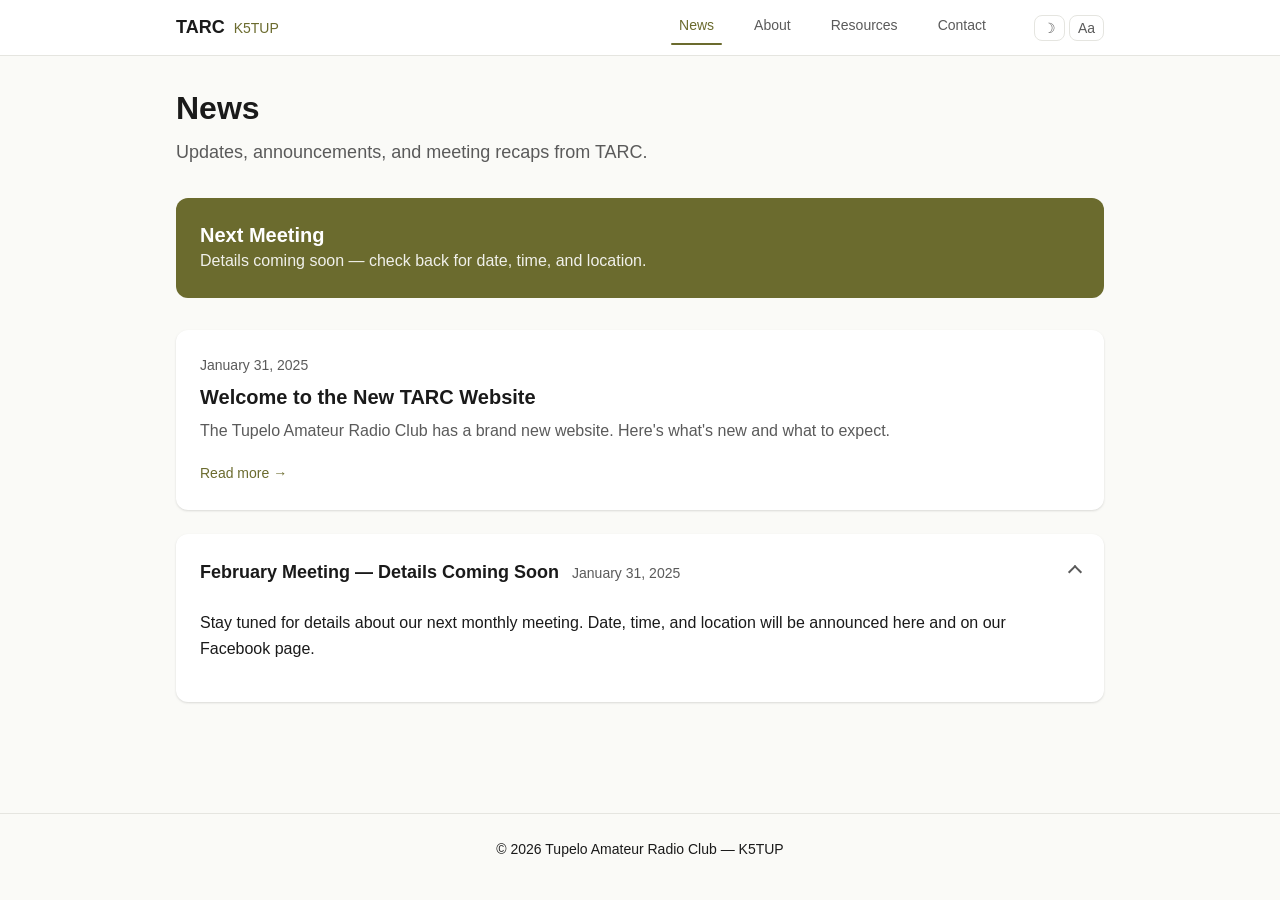
==== index.html @ 3b5f3430 "feat: initial TARC website — complete static site with CMS, theming, and band conditions Tupelo Amat" ====
<!DOCTYPE html>
<html lang="en" data-theme="light" data-text-size="normal">
<head>
  <meta charset="UTF-8">
  <meta name="viewport" content="width=device-width, initial-scale=1.0">
  <meta name="description" content="Tupelo Amateur Radio Club (K5TUP) — News, events, and updates from TARC in Tupelo, Mississippi.">
  <title>TARC — Tupelo Amateur Radio Club</title>
  <link rel="stylesheet" href="css/variables.css">
  <link rel="stylesheet" href="css/base.css">
  <link rel="stylesheet" href="css/layout.css">
  <link rel="stylesheet" href="css/components.css">
  <link rel="stylesheet" href="css/utilities.css">
</head>
<body>
  <nav class="navbar" role="navigation" aria-label="Main navigation">
    <div class="container">
      <a href="index.html" class="navbar-brand">
        TARC <span class="callsign">K5TUP</span>
      </a>
      <button class="navbar-hamburger" aria-label="Toggle navigation" aria-expanded="false">
        <svg viewBox="0 0 24 24"><line x1="3" y1="6" x2="21" y2="6"/><line x1="3" y1="12" x2="21" y2="12"/><line x1="3" y1="18" x2="21" y2="18"/></svg>
      </button>
      <ul class="navbar-nav">
        <li><a href="index.html" class="active">News</a></li>
        <li><a href="about.html">About</a></li>
        <li><a href="resources.html">Resources</a></li>
        <li><a href="contact.html">Contact</a></li>
      </ul>
      <div class="navbar-toggles">
        <button class="toggle-btn" id="theme-toggle" aria-label="Toggle dark mode">
          <span class="theme-icon">&#9789;</span>
        </button>
        <button class="toggle-btn" id="text-size-toggle" aria-label="Toggle large text">
          Aa
        </button>
      </div>
    </div>
  </nav>

  <div class="page-wrapper">
    <main class="page-content">
      <div class="container">
        <div class="page-header">
          <h1>News</h1>
          <p>Updates, announcements, and meeting recaps from TARC.</p>
        </div>

        <!-- Meeting banner -->
        <div class="meeting-banner">
          <div>
            <h3>Next Meeting</h3>
            <p>Details coming soon — check back for date, time, and location.</p>
          </div>
        </div>

        <!-- Posts loaded by js/posts.js -->
        <div id="posts-container">
          <p class="text-secondary">Loading posts...</p>
        </div>
      </div>
    </main>

    <footer>
      <div class="container">
        <p>&copy; <span id="year"></span> Tupelo Amateur Radio Club — K5TUP</p>
      </div>
    </footer>
  </div>

  <script type="module" src="js/main.js"></script>
</body>
</html>
---- css/variables.css ----
:root {
  /* Colors — Light Mode (default) */
  --color-bg: #FAFAF7;
  --color-surface: #FFFFFF;
  --color-text-primary: #1A1A1A;
  --color-text-secondary: #5A5A5A;
  --color-accent: #6B6B2E;
  --color-accent-hover: #7D7D3A;
  --color-border: #E5E5E0;
  --shadow-card: 0 1px 3px rgba(0, 0, 0, 0.08), 0 1px 2px rgba(0, 0, 0, 0.06);
  --shadow-card-hover: 0 4px 12px rgba(0, 0, 0, 0.1);

  /* Spacing */
  --space-xs: 0.25rem;
  --space-sm: 0.5rem;
  --space-md: 1rem;
  --space-lg: 1.5rem;
  --space-xl: 2rem;
  --space-2xl: 3rem;

  /* Typography */
  --font-family: -apple-system, BlinkMacSystemFont, "Segoe UI", Roboto, "Helvetica Neue", Arial, sans-serif;
  --font-size-base: 1rem;
  --font-size-sm: 0.875rem;
  --font-size-lg: 1.125rem;
  --font-size-xl: 1.25rem;
  --font-size-2xl: 1.5rem;
  --font-size-3xl: 2rem;
  --line-height-base: 1.6;
  --line-height-tight: 1.3;
  --font-weight-normal: 400;
  --font-weight-medium: 500;
  --font-weight-bold: 700;
  --letter-spacing-base: 0;

  /* Layout */
  --container-max-width: 960px;
  --container-padding: 1rem;
  --navbar-height: 56px;
  --border-radius: 12px;
  --border-radius-sm: 8px;

  /* Transitions */
  --transition-fast: 150ms ease;
  --transition-base: 250ms ease;
}

/* Dark Mode */
[data-theme="dark"] {
  --color-bg: #131313;
  --color-surface: #1E1E1E;
  --color-text-primary: #E8E8E3;
  --color-text-secondary: #9A9A95;
  --color-accent: #A3A352;
  --color-accent-hover: #B5B564;
  --color-border: #2A2A2A;
  --shadow-card: 0 1px 3px rgba(0, 0, 0, 0.3), 0 1px 2px rgba(0, 0, 0, 0.2);
  --shadow-card-hover: 0 4px 12px rgba(0, 0, 0, 0.4);
}

/* Large Text Mode */
[data-text-size="large"] {
  --font-size-base: 1.375rem;
  --font-size-sm: 1.125rem;
  --font-size-lg: 1.5rem;
  --font-size-xl: 1.75rem;
  --font-size-2xl: 2rem;
  --font-size-3xl: 2.5rem;
  --line-height-base: 1.8;
  --font-weight-normal: 450;
  --letter-spacing-base: 0.01em;
}
---- css/base.css ----
/* Reset */
*, *::before, *::after {
  box-sizing: border-box;
  margin: 0;
  padding: 0;
}

html {
  font-size: 16px;
  scroll-behavior: smooth;
  scroll-padding-top: calc(var(--navbar-height) + var(--space-md));
}

body {
  font-family: var(--font-family);
  font-size: var(--font-size-base);
  font-weight: var(--font-weight-normal);
  line-height: var(--line-height-base);
  letter-spacing: var(--letter-spacing-base);
  color: var(--color-text-primary);
  background-color: var(--color-bg);
  -webkit-font-smoothing: antialiased;
  -moz-osx-font-smoothing: grayscale;
  transition: background-color var(--transition-base), color var(--transition-base);
}

h1, h2, h3, h4, h5, h6 {
  font-weight: var(--font-weight-bold);
  line-height: var(--line-height-tight);
  color: var(--color-text-primary);
}

h1 { font-size: var(--font-size-3xl); }
h2 { font-size: var(--font-size-2xl); }
h3 { font-size: var(--font-size-xl); }

p {
  margin-bottom: var(--space-md);
  color: var(--color-text-primary);
}

a {
  color: var(--color-accent);
  text-decoration: none;
  transition: color var(--transition-fast);
}

a:hover {
  color: var(--color-accent-hover);
}

img {
  max-width: 100%;
  height: auto;
  display: block;
}

ul, ol {
  padding-left: var(--space-lg);
  margin-bottom: var(--space-md);
}

li {
  margin-bottom: var(--space-xs);
}
---- css/layout.css ----
.page-wrapper {
  min-height: 100vh;
  display: flex;
  flex-direction: column;
  padding-top: var(--navbar-height);
}

.container {
  width: 100%;
  max-width: var(--container-max-width);
  margin: 0 auto;
  padding: 0 var(--container-padding);
}

.page-content {
  flex: 1;
  padding: var(--space-xl) 0;
}

.page-header {
  margin-bottom: var(--space-xl);
}

.page-header h1 {
  margin-bottom: var(--space-sm);
}

.page-header p {
  color: var(--color-text-secondary);
  font-size: var(--font-size-lg);
}

footer {
  padding: var(--space-lg) 0;
  border-top: 1px solid var(--color-border);
  color: var(--color-text-secondary);
  font-size: var(--font-size-sm);
  text-align: center;
  transition: border-color var(--transition-base);
}

/* Responsive */
@media (max-width: 768px) {
  .page-content {
    padding: var(--space-lg) 0;
  }

  .page-header {
    margin-bottom: var(--space-lg);
  }
}
---- css/components.css ----
/* ===== NAVBAR ===== */
.navbar {
  position: fixed;
  top: 0;
  left: 0;
  right: 0;
  height: var(--navbar-height);
  background-color: var(--color-surface);
  border-bottom: 1px solid var(--color-border);
  z-index: 1000;
  transition: background-color var(--transition-base), border-color var(--transition-base);
}

.navbar .container {
  display: flex;
  align-items: center;
  height: 100%;
  gap: var(--space-md);
}

.navbar-brand {
  font-weight: var(--font-weight-bold);
  font-size: var(--font-size-lg);
  color: var(--color-text-primary);
  text-decoration: none;
  white-space: nowrap;
}

.navbar-brand:hover {
  color: var(--color-text-primary);
}

.navbar-brand .callsign {
  color: var(--color-accent);
  font-weight: var(--font-weight-medium);
  font-size: var(--font-size-sm);
  margin-left: var(--space-xs);
}

.navbar-nav {
  display: flex;
  list-style: none;
  gap: var(--space-sm);
  margin: 0;
  padding: 0;
  margin-left: auto;
}

.navbar-nav a {
  display: block;
  padding: var(--space-sm) var(--space-md);
  color: var(--color-text-secondary);
  font-size: var(--font-size-sm);
  font-weight: var(--font-weight-medium);
  border-radius: var(--border-radius-sm);
  transition: color var(--transition-fast), background-color var(--transition-fast);
  text-decoration: none;
  position: relative;
}

.navbar-nav a:hover {
  color: var(--color-text-primary);
  background-color: var(--color-border);
}

.navbar-nav a.active {
  color: var(--color-accent);
}

.navbar-nav a.active::after {
  content: '';
  position: absolute;
  bottom: 0;
  left: var(--space-sm);
  right: var(--space-sm);
  height: 2px;
  background-color: var(--color-accent);
  border-radius: 1px;
}

.navbar-toggles {
  display: flex;
  align-items: center;
  gap: var(--space-xs);
  margin-left: var(--space-md);
}

/* Hamburger */
.navbar-hamburger {
  display: none;
  background: none;
  border: none;
  cursor: pointer;
  padding: var(--space-sm);
  color: var(--color-text-primary);
}

.navbar-hamburger svg {
  width: 24px;
  height: 24px;
  stroke: currentColor;
  fill: none;
  stroke-width: 2;
  stroke-linecap: round;
}

/* Mobile nav */
@media (max-width: 768px) {
  .navbar-hamburger {
    display: block;
  }

  .navbar-nav {
    display: none;
    position: absolute;
    top: var(--navbar-height);
    left: 0;
    right: 0;
    flex-direction: column;
    background-color: var(--color-surface);
    border-bottom: 1px solid var(--color-border);
    padding: var(--space-sm);
    gap: 0;
  }

  .navbar-nav.open {
    display: flex;
  }

  .navbar-nav a {
    padding: var(--space-md);
  }

  .navbar-nav a.active::after {
    display: none;
  }

  .navbar-nav a.active {
    background-color: var(--color-border);
  }
}

/* ===== TOGGLE BUTTONS ===== */
.toggle-btn {
  background: none;
  border: 1px solid var(--color-border);
  border-radius: var(--border-radius-sm);
  cursor: pointer;
  padding: var(--space-xs) var(--space-sm);
  color: var(--color-text-secondary);
  font-size: var(--font-size-sm);
  transition: all var(--transition-fast);
  display: flex;
  align-items: center;
  gap: var(--space-xs);
  white-space: nowrap;
}

.toggle-btn:hover {
  border-color: var(--color-accent);
  color: var(--color-accent);
}

.toggle-btn.active {
  background-color: var(--color-accent);
  border-color: var(--color-accent);
  color: #FFFFFF;
}

/* ===== CARDS ===== */
.card {
  background-color: var(--color-surface);
  border-radius: var(--border-radius);
  box-shadow: var(--shadow-card);
  padding: var(--space-lg);
  margin-bottom: var(--space-lg);
  transition: background-color var(--transition-base), box-shadow var(--transition-base);
}

.card:hover {
  box-shadow: var(--shadow-card-hover);
}

.card h2, .card h3 {
  margin-bottom: var(--space-md);
}

/* ===== COLLAPSIBLE SECTIONS ===== */
details.collapsible {
  background-color: var(--color-surface);
  border-radius: var(--border-radius);
  box-shadow: var(--shadow-card);
  margin-bottom: var(--space-lg);
  transition: background-color var(--transition-base), box-shadow var(--transition-base);
  overflow: hidden;
}

details.collapsible summary {
  display: flex;
  align-items: center;
  justify-content: space-between;
  padding: var(--space-lg);
  cursor: pointer;
  font-weight: var(--font-weight-bold);
  font-size: var(--font-size-lg);
  color: var(--color-text-primary);
  list-style: none;
  user-select: none;
  transition: background-color var(--transition-fast);
}

details.collapsible summary::-webkit-details-marker {
  display: none;
}

details.collapsible summary::after {
  content: '';
  width: 10px;
  height: 10px;
  border-right: 2px solid var(--color-text-secondary);
  border-bottom: 2px solid var(--color-text-secondary);
  transform: rotate(45deg);
  transition: transform var(--transition-base);
  flex-shrink: 0;
  margin-left: var(--space-md);
}

details.collapsible[open] summary::after {
  transform: rotate(-135deg);
}

details.collapsible summary:hover {
  background-color: var(--color-border);
}

details.collapsible .collapsible-content {
  padding: 0 var(--space-lg) var(--space-lg);
}

details.collapsible > .post-card-image {
  width: 100%;
  height: 200px;
  object-fit: cover;
}

/* ===== POST CARDS ===== */
.post-card {
  background-color: var(--color-surface);
  border-radius: var(--border-radius);
  box-shadow: var(--shadow-card);
  margin-bottom: var(--space-lg);
  overflow: hidden;
  transition: background-color var(--transition-base), box-shadow var(--transition-base);
}

.post-card:hover {
  box-shadow: var(--shadow-card-hover);
}

.post-card-image {
  width: 100%;
  height: 200px;
  object-fit: cover;
}

.post-card-body {
  padding: var(--space-lg);
}

.post-card-meta {
  font-size: var(--font-size-sm);
  color: var(--color-text-secondary);
  margin-bottom: var(--space-sm);
}

.post-card-title {
  font-size: var(--font-size-xl);
  margin-bottom: var(--space-sm);
}

.post-card-title a {
  color: var(--color-text-primary);
  text-decoration: none;
}

.post-card-title a:hover {
  color: var(--color-accent);
}

.post-card-excerpt {
  color: var(--color-text-secondary);
  margin-bottom: var(--space-md);
}

.read-more {
  display: inline-block;
  font-weight: var(--font-weight-medium);
  font-size: var(--font-size-sm);
  color: var(--color-accent);
}

.read-more:hover {
  color: var(--color-accent-hover);
}

/* ===== NEXT MEETING BANNER ===== */
.meeting-banner {
  background-color: var(--color-accent);
  color: #FFFFFF;
  border-radius: var(--border-radius);
  padding: var(--space-lg);
  margin-bottom: var(--space-xl);
  display: flex;
  align-items: center;
  gap: var(--space-md);
  flex-wrap: wrap;
}

.meeting-banner h3 {
  color: #FFFFFF;
  margin: 0;
}

.meeting-banner p {
  color: rgba(255, 255, 255, 0.9);
  margin: 0;
}

@media (max-width: 768px) {
  .meeting-banner {
    flex-direction: column;
    align-items: flex-start;
  }
}

/* ===== BAND CONDITIONS ===== */
.band-solar-indices {
  display: grid;
  grid-template-columns: repeat(4, 1fr);
  gap: var(--space-sm);
  margin-bottom: var(--space-lg);
}

.solar-index {
  text-align: center;
  padding: var(--space-md);
  background-color: var(--color-bg);
  border-radius: var(--border-radius-sm);
  transition: background-color var(--transition-base);
}

.solar-index-label {
  display: block;
  font-size: var(--font-size-sm);
  color: var(--color-text-secondary);
  margin-bottom: var(--space-xs);
}

.solar-index-value {
  display: block;
  font-size: var(--font-size-2xl);
  font-weight: var(--font-weight-bold);
  color: var(--color-text-primary);
}

.band-table {
  width: 100%;
  border-collapse: collapse;
  margin-bottom: var(--space-md);
}

.band-table th,
.band-table td {
  padding: var(--space-sm) var(--space-md);
  text-align: left;
  border-bottom: 1px solid var(--color-border);
  transition: border-color var(--transition-base);
}

.band-table th {
  font-size: var(--font-size-sm);
  font-weight: var(--font-weight-medium);
  color: var(--color-text-secondary);
}

.condition-badge {
  display: inline-block;
  padding: var(--space-xs) var(--space-sm);
  border-radius: var(--border-radius-sm);
  font-size: var(--font-size-sm);
  font-weight: var(--font-weight-medium);
}

.condition-good {
  background-color: #1a3a1a;
  color: #6fcf6f;
}

.condition-fair {
  background-color: #3a3520;
  color: #d4c85c;
}

.condition-poor {
  background-color: #3a1a1a;
  color: #cf6f6f;
}

[data-theme="light"] .condition-good {
  background-color: #e6f4e6;
  color: #2d6a2d;
}

[data-theme="light"] .condition-fair {
  background-color: #f4f0d0;
  color: #6a5f2d;
}

[data-theme="light"] .condition-poor {
  background-color: #f4e6e6;
  color: #6a2d2d;
}

.band-updated {
  font-size: var(--font-size-sm);
  margin-top: var(--space-sm);
}

@media (max-width: 480px) {
  .band-solar-indices {
    grid-template-columns: repeat(2, 1fr);
  }
}
---- css/utilities.css ----
/* Large Text Mode — additional overrides beyond variable changes */
[data-text-size="large"] .toggle-btn {
  padding: var(--space-sm) var(--space-md);
  min-height: 44px;
}

[data-text-size="large"] .navbar-nav a {
  padding: var(--space-md) var(--space-lg);
  min-height: 44px;
  display: flex;
  align-items: center;
}

[data-text-size="large"] details.collapsible summary {
  padding: var(--space-xl);
  min-height: 56px;
}

[data-text-size="large"] .read-more,
[data-text-size="large"] a {
  min-height: 44px;
  display: inline-flex;
  align-items: center;
}

/* Visually hidden (accessible) */
.sr-only {
  position: absolute;
  width: 1px;
  height: 1px;
  padding: 0;
  margin: -1px;
  overflow: hidden;
  clip: rect(0, 0, 0, 0);
  white-space: nowrap;
  border-width: 0;
}

/* Text utilities */
.text-secondary {
  color: var(--color-text-secondary);
}

.text-accent {
  color: var(--color-accent);
}

/* Spacing utilities */
.mt-md { margin-top: var(--space-md); }
.mt-lg { margin-top: var(--space-lg); }
.mb-md { margin-bottom: var(--space-md); }
.mb-lg { margin-bottom: var(--space-lg); }
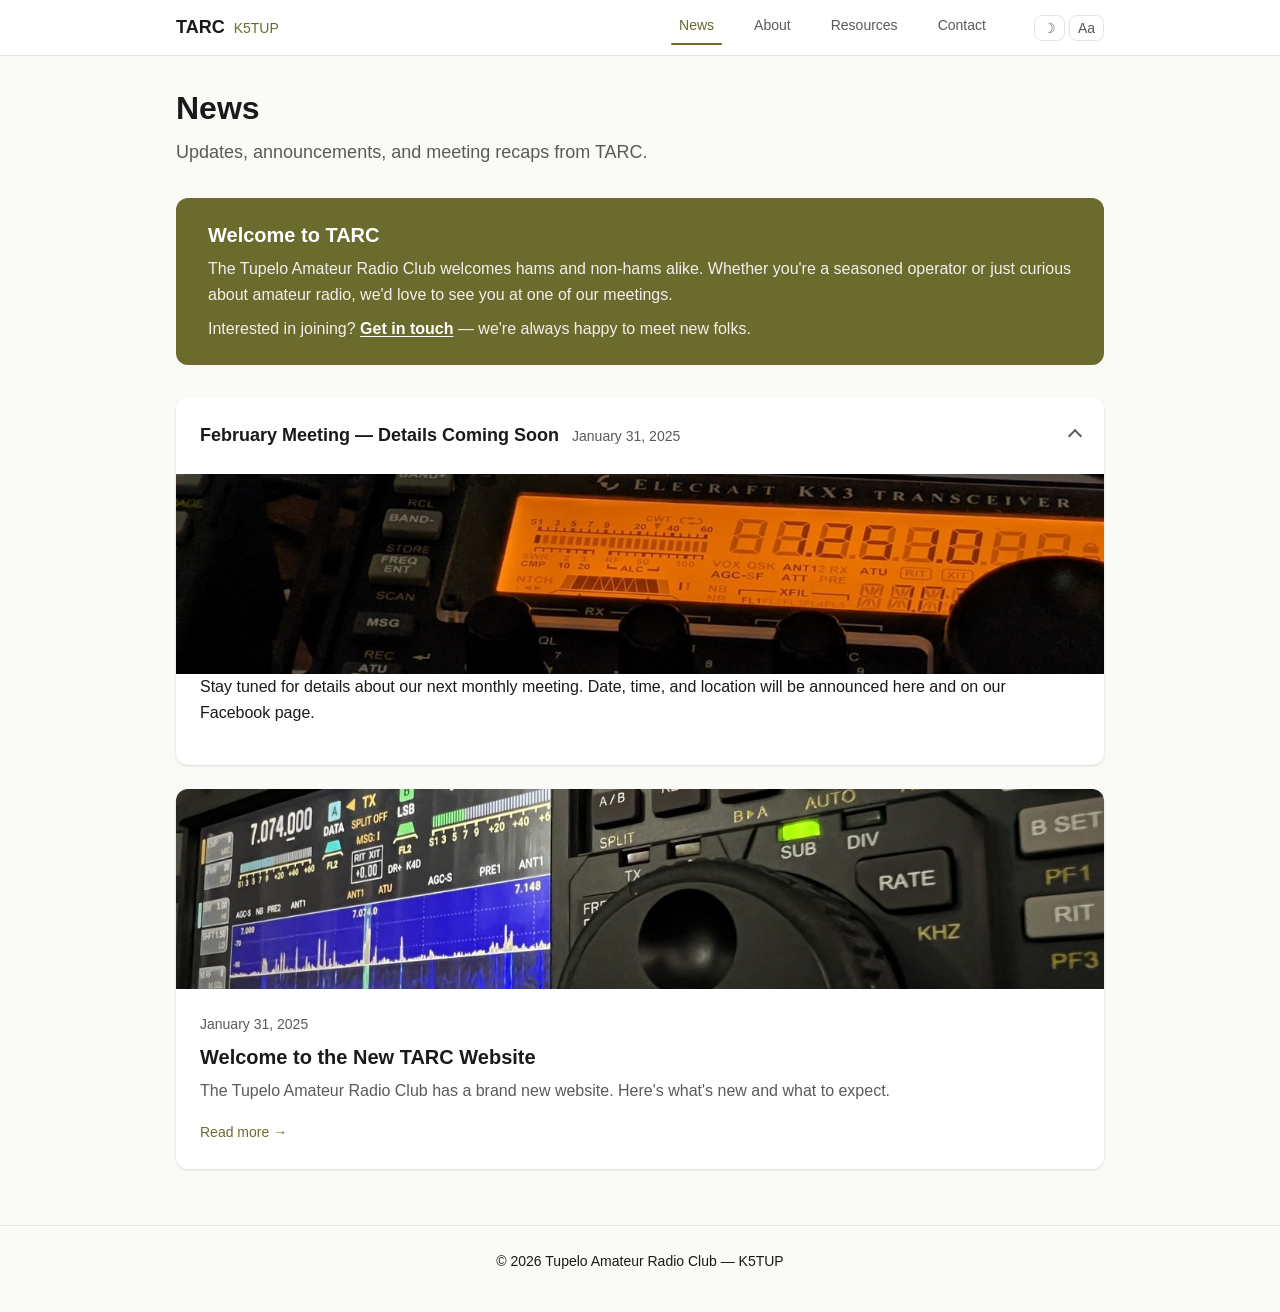
==== commit 1094518a: "feat: replace meeting banner with reusable info-card component Remove the hardcoded meeting placehol" ====
--- a/index.html
+++ b/index.html
@@ -45,12 +45,10 @@
           <p>Updates, announcements, and meeting recaps from TARC.</p>
         </div>
 
-        <!-- Meeting banner -->
-        <div class="meeting-banner">
-          <div>
-            <h3>Next Meeting</h3>
-            <p>Details coming soon — check back for date, time, and location.</p>
-          </div>
+        <div class="info-card">
+          <h3>Welcome to TARC</h3>
+          <p>The Tupelo Amateur Radio Club welcomes hams and non-hams alike. Whether you're a seasoned operator or just curious about amateur radio, we'd love to see you at one of our meetings.</p>
+          <p>Interested in joining? <a href="contact.html">Get in touch</a> — we're always happy to meet new folks.</p>
         </div>
 
         <!-- Posts loaded by js/posts.js -->
--- a/css/components.css
+++ b/css/components.css
@@ -303,34 +303,86 @@
   color: var(--color-accent-hover);
 }
 
-/* ===== NEXT MEETING BANNER ===== */
-.meeting-banner {
+/* ===== INFO CARD ===== */
+.info-card {
   background-color: var(--color-accent);
   color: #FFFFFF;
   border-radius: var(--border-radius);
-  padding: var(--space-lg);
+  padding: var(--space-lg) var(--space-xl);
   margin-bottom: var(--space-xl);
-  display: flex;
-  align-items: center;
-  gap: var(--space-md);
+}
+
+.info-card h3 {
+  color: #FFFFFF;
+  margin-bottom: var(--space-sm);
+}
+
+.info-card p {
+  color: rgba(255, 255, 255, 0.9);
+  margin-bottom: var(--space-sm);
+  line-height: var(--line-height-base);
+}
+
+.info-card p:last-child {
+  margin-bottom: 0;
+}
+
+.info-card a {
+  color: #FFFFFF;
+  font-weight: var(--font-weight-bold);
+  text-decoration: underline;
+  text-underline-offset: 2px;
+}
+
+.info-card a:hover {
+  color: rgba(255, 255, 255, 0.8);
+}
+
+/* ===== BAND TOOLBAR & BUTTONS ===== */
+.band-toolbar {
+  display: flex;
+  align-items: center;
+  justify-content: space-between;
+  margin-top: var(--space-md);
+  padding-top: var(--space-md);
+  border-top: 1px solid var(--color-border);
+  gap: var(--space-sm);
   flex-wrap: wrap;
 }
 
-.meeting-banner h3 {
-  color: #FFFFFF;
-  margin: 0;
-}
-
-.meeting-banner p {
-  color: rgba(255, 255, 255, 0.9);
-  margin: 0;
-}
-
-@media (max-width: 768px) {
-  .meeting-banner {
-    flex-direction: column;
-    align-items: flex-start;
-  }
+.band-toolbar-buttons {
+  display: flex;
+  gap: var(--space-sm);
+}
+
+.refresh-btn {
+  background-color: var(--color-bg);
+  border: 1px solid var(--color-border);
+  cursor: pointer;
+  font-size: var(--font-size-sm);
+  font-family: var(--font-family);
+  color: var(--color-text-secondary);
+  padding: var(--space-xs) var(--space-md);
+  border-radius: var(--border-radius-sm);
+  transition: color var(--transition-fast), background-color var(--transition-fast), border-color var(--transition-fast);
+  display: inline-flex;
+  align-items: center;
+  gap: var(--space-xs);
+}
+
+.refresh-btn:hover {
+  color: var(--color-accent);
+  border-color: var(--color-accent);
+  background-color: var(--color-surface);
+}
+
+.refresh-btn.spinning {
+  pointer-events: none;
+  opacity: 0.7;
+}
+
+.band-fallback a {
+  display: block;
 }
 
 /* ===== BAND CONDITIONS ===== */
@@ -421,9 +473,79 @@
   color: #6a2d2d;
 }
 
+.solar-index-sm {
+  font-size: var(--font-size-lg);
+}
+
+.band-status-bar {
+  display: flex;
+  align-items: center;
+  gap: var(--space-sm);
+  margin-bottom: var(--space-md);
+  flex-wrap: wrap;
+}
+
+.vhf-item {
+  display: inline-flex;
+  align-items: center;
+  gap: var(--space-xs);
+  font-size: var(--font-size-sm);
+}
+
+/* Band layout: solar image + table side by side */
+.band-layout {
+  display: flex;
+  gap: var(--space-lg);
+  margin-bottom: var(--space-md);
+}
+
+.band-layout-image {
+  flex-shrink: 0;
+  text-align: center;
+}
+
+.solar-disk-image {
+  width: 180px;
+  height: 180px;
+  border-radius: var(--border-radius);
+  object-fit: cover;
+  display: block;
+}
+
+.solar-disk-caption {
+  display: block;
+  font-size: var(--font-size-sm);
+  margin-top: var(--space-xs);
+}
+
+.band-layout-table {
+  flex: 1;
+  min-width: 0;
+}
+
+.band-layout-table .band-table {
+  margin-bottom: 0;
+}
+
 .band-updated {
   font-size: var(--font-size-sm);
   margin-top: var(--space-sm);
+}
+
+@media (max-width: 600px) {
+  .band-layout {
+    flex-direction: column;
+    align-items: center;
+  }
+
+  .solar-disk-image {
+    width: 200px;
+    height: 200px;
+  }
+
+  .band-layout-table {
+    width: 100%;
+  }
 }
 
 @media (max-width: 480px) {
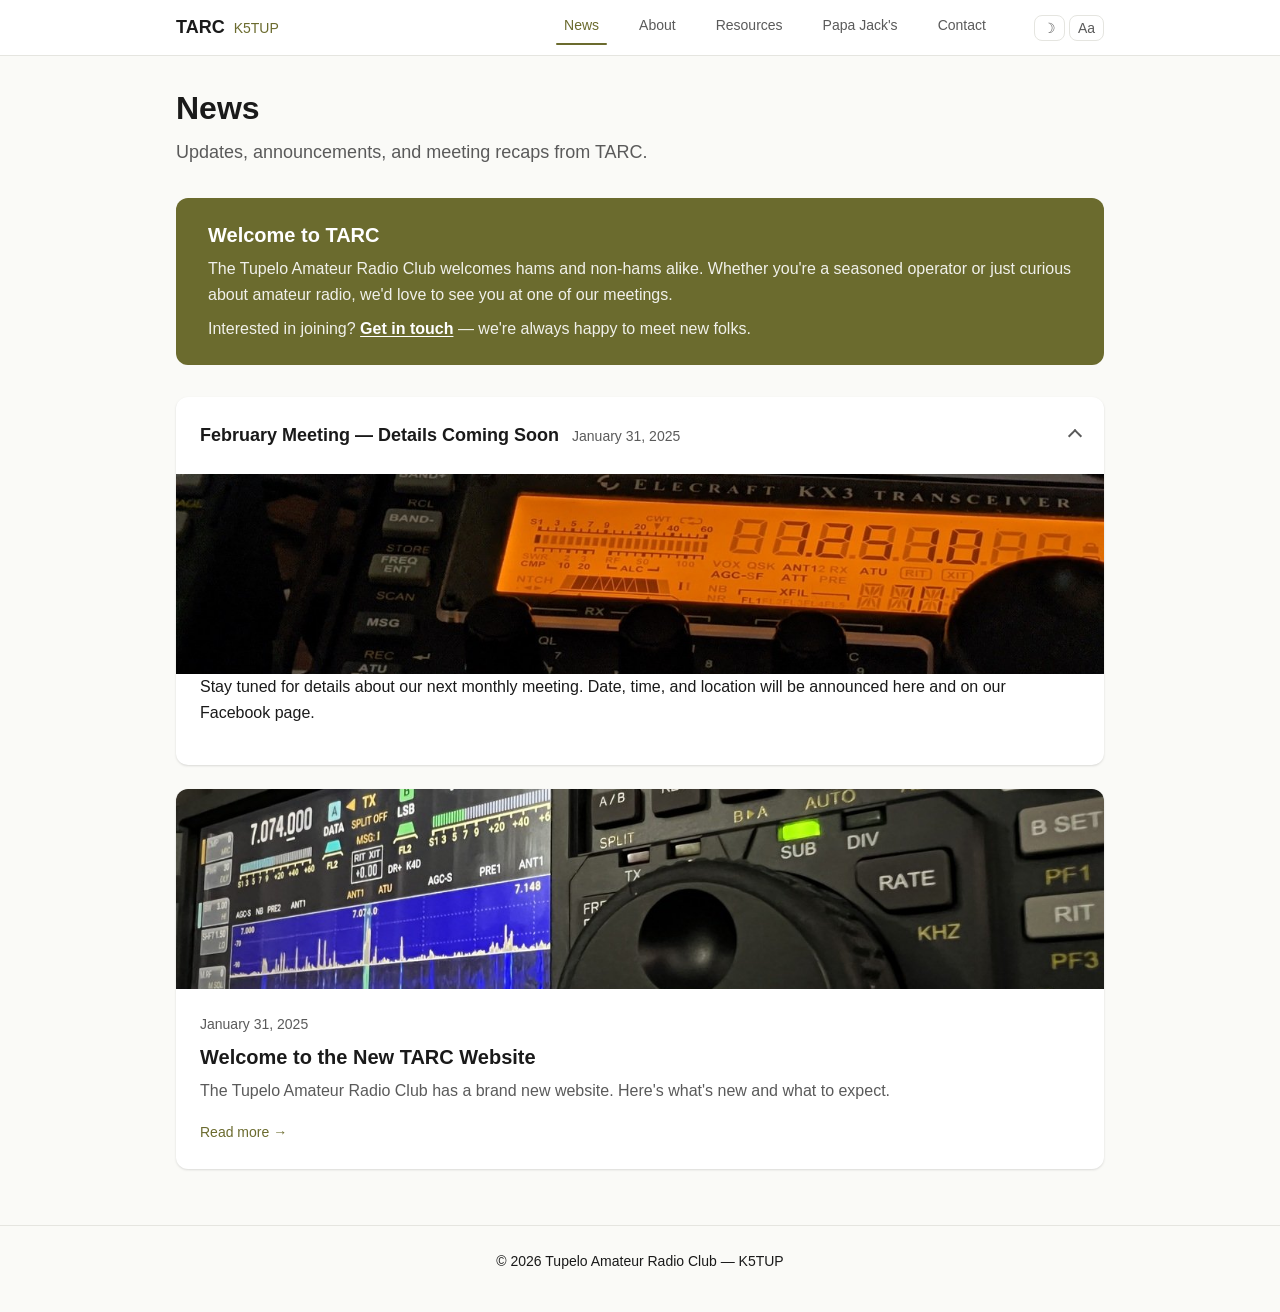
==== commit 822284d6: "feat: add Papa Jack's Trade Day page, remove Officers section, update nav Co-Authored-By: Claude Opu" ====
--- a/index.html
+++ b/index.html
@@ -24,6 +24,7 @@
         <li><a href="index.html" class="active">News</a></li>
         <li><a href="about.html">About</a></li>
         <li><a href="resources.html">Resources</a></li>
+        <li><a href="papajacks.html">Papa Jack's</a></li>
         <li><a href="contact.html">Contact</a></li>
       </ul>
       <div class="navbar-toggles">
--- a/css/components.css
+++ b/css/components.css
@@ -338,6 +338,43 @@
   color: rgba(255, 255, 255, 0.8);
 }
 
+/* Light variant — surface bg with accent accents */
+.info-card-light {
+  background-color: var(--color-surface);
+  box-shadow: var(--shadow-card);
+}
+
+.info-card-light:hover {
+  box-shadow: var(--shadow-card-hover);
+}
+
+.info-card-light h3 {
+  color: var(--color-accent);
+}
+
+.info-card-light p,
+.info-card-light li {
+  color: var(--color-text-secondary);
+}
+
+.info-card-light a {
+  color: var(--color-accent);
+}
+
+.info-card-light a:hover {
+  color: var(--color-accent-hover);
+}
+
+.info-card-light ul {
+  margin: var(--space-sm) 0 0 var(--space-lg);
+  padding: 0;
+}
+
+.info-card-light li {
+  margin-bottom: var(--space-xs);
+  line-height: var(--line-height-base);
+}
+
 /* ===== BAND TOOLBAR & BUTTONS ===== */
 .band-toolbar {
   display: flex;
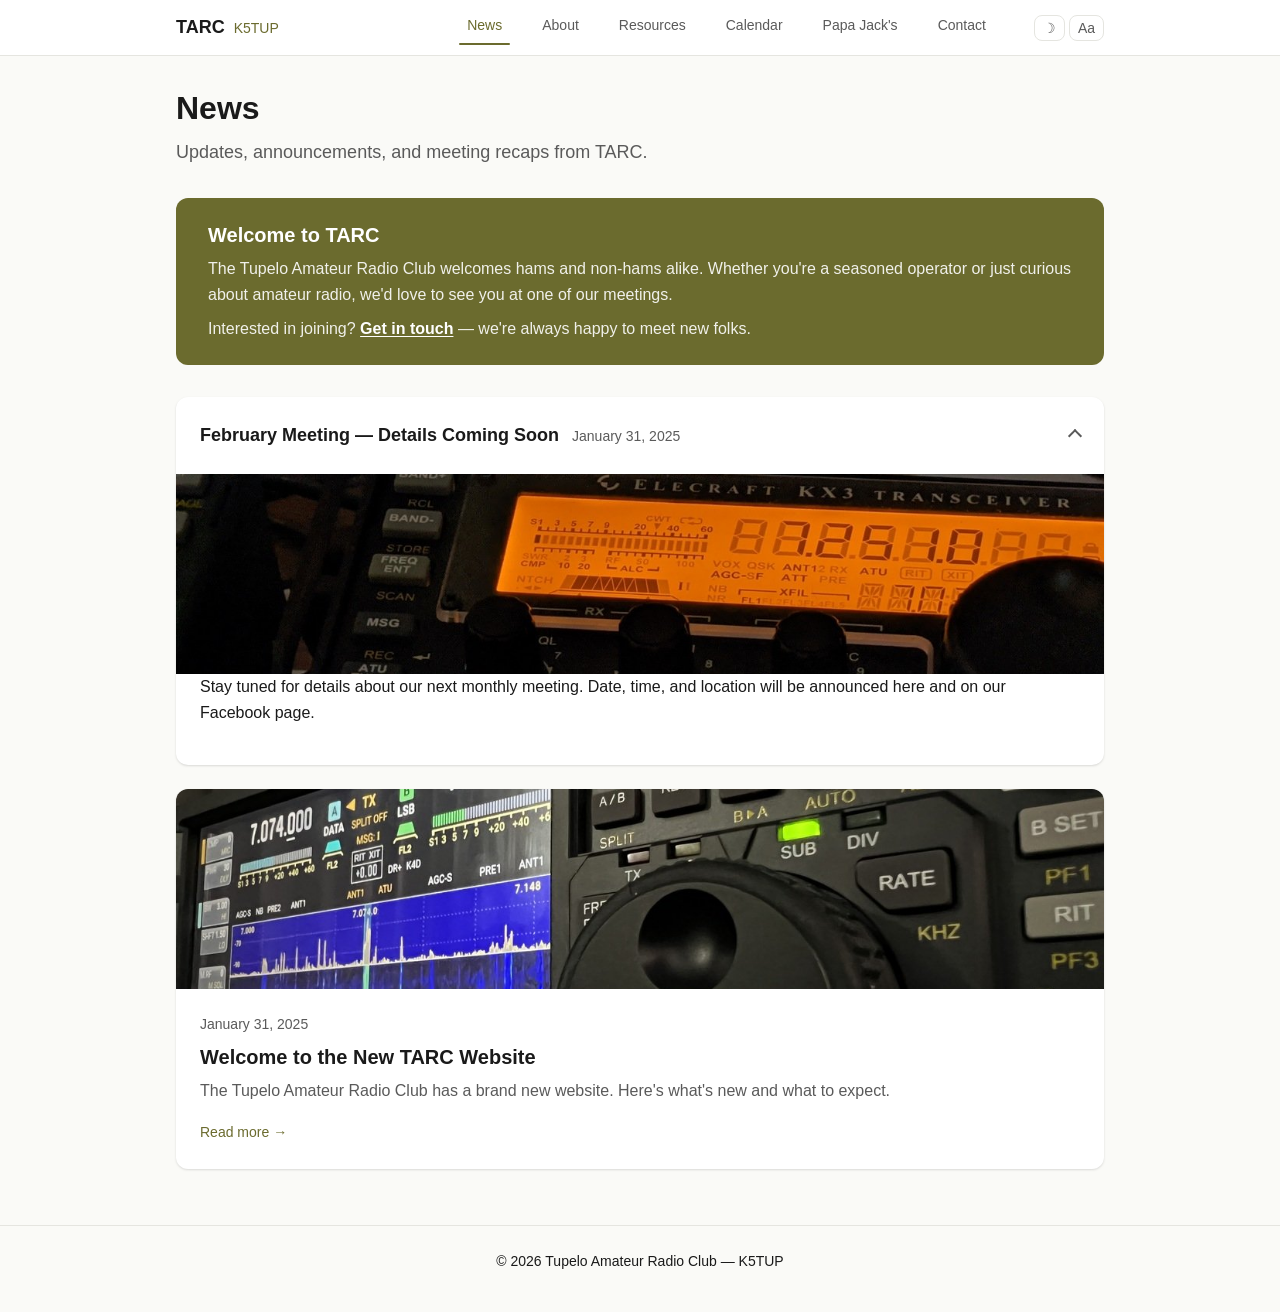
==== commit 99fe6324: "feat: add Calendar page with embedded Google Calendar Co-Authored-By: Claude Opus 4.5 <noreply@anthr" ====
--- a/index.html
+++ b/index.html
@@ -24,6 +24,7 @@
         <li><a href="index.html" class="active">News</a></li>
         <li><a href="about.html">About</a></li>
         <li><a href="resources.html">Resources</a></li>
+        <li><a href="calendar.html">Calendar</a></li>
         <li><a href="papajacks.html">Papa Jack's</a></li>
         <li><a href="contact.html">Contact</a></li>
       </ul>
@@ -61,7 +62,7 @@
 
     <footer>
       <div class="container">
-        <p>&copy; <span id="year"></span> Tupelo Amateur Radio Club — K5TUP</p>
+        <p>&copy; <span id="year"></span> Tupelo Amateur Radio Club — <span class="ee-footer-callsign">K5TUP</span></p>
       </div>
     </footer>
   </div>
--- a/css/components.css
+++ b/css/components.css
@@ -590,3 +590,62 @@
     grid-template-columns: repeat(2, 1fr);
   }
 }
+
+/* ===== CALENDAR EMBED ===== */
+.calendar-embed {
+  border-radius: var(--border-radius);
+  overflow: hidden;
+  box-shadow: var(--shadow-card);
+  background-color: var(--color-surface);
+}
+
+.calendar-embed iframe {
+  display: block;
+}
+
+/* ===== EASTER EGG ===== */
+.easter-egg-overlay {
+  position: fixed;
+  inset: 0;
+  background-color: rgba(0, 0, 0, 0);
+  display: flex;
+  align-items: center;
+  justify-content: center;
+  z-index: 9999;
+  opacity: 0;
+  transition: opacity 0.3s ease, background-color 0.3s ease;
+  cursor: pointer;
+}
+
+.easter-egg-overlay.visible {
+  opacity: 1;
+  background-color: rgba(0, 0, 0, 0.8);
+}
+
+.easter-egg-modal {
+  text-align: center;
+  transform: scale(0.8);
+  transition: transform 0.3s ease;
+}
+
+.easter-egg-overlay.visible .easter-egg-modal {
+  transform: scale(1);
+}
+
+.easter-egg-modal img {
+  max-width: 280px;
+  border-radius: var(--border-radius);
+  margin-bottom: var(--space-md);
+}
+
+.easter-egg-modal p {
+  color: #FFFFFF;
+  font-size: var(--font-size-lg);
+  font-weight: var(--font-weight-bold);
+  margin-bottom: var(--space-sm);
+}
+
+.easter-egg-dismiss {
+  color: rgba(255, 255, 255, 0.5);
+  font-size: var(--font-size-sm);
+}
